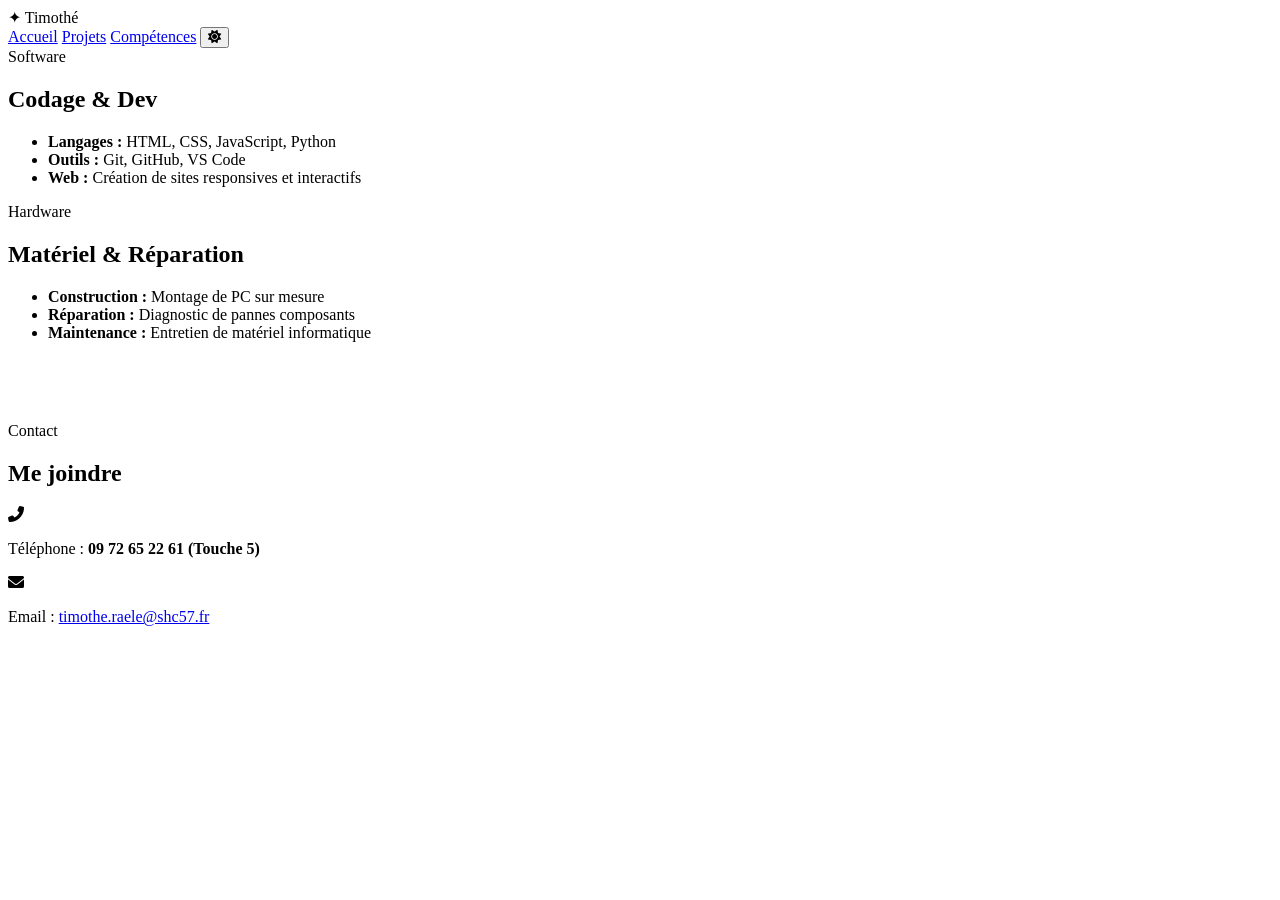
==== competences.html @ 4a5d1eb2 "Add competences.html with skills and contact info" ====
<!DOCTYPE html>
<html lang="fr">
<head>
    <meta charset="UTF-8">
    <meta name="viewport" content="width=device-width, initial-scale=1.0">
    <title>Compétences | Timothé R.</title>
    <link rel="stylesheet" href="style.css">
    <link rel="stylesheet" href="https://cdnjs.cloudflare.com/ajax/libs/font-awesome/6.0.0-beta3/css/all.min.css">
</head>
<body>
    <nav class="navbar">
        <div class="container nav-flex">
            <span class="logo">✦ Timothé</span>
            <div class="nav-links">
                <a href="index.html">Accueil</a>
                <a href="projets.html">Projets</a>
                <a href="competences.html" class="active">Compétences</a>
                <button id="themeToggle" class="theme-toggle-btn"><i class="fas fa-sun"></i></button>
            </div>
        </div>
    </nav>

    <main class="container section-padding">
        <div class="grid-2">
            <section>
                <span class="section-subtitle">Software</span>
                <h2>Codage & Dev</h2>
                <div class="skill-card">
                    <ul>
                        <li><strong>Langages :</strong> HTML, CSS, JavaScript, Python</li>
                        <li><strong>Outils :</strong> Git, GitHub, VS Code</li>
                        <li><strong>Web :</strong> Création de sites responsives et interactifs</li>
                    </ul>
                </div>
            </section>

            <section>
                <span class="section-subtitle">Hardware</span>
                <h2>Matériel & Réparation</h2>
                <div class="skill-card">
                    <ul>
                        <li><strong>Construction :</strong> Montage de PC sur mesure</li>
                        <li><strong>Réparation :</strong> Diagnostic de pannes composants</li>
                        <li><strong>Maintenance :</strong> Entretien de matériel informatique</li>
                    </ul>
                </div>
            </section>
        </div>

        <section id="contact" style="margin-top: 5rem;">
            <span class="section-subtitle">Contact</span>
            <h2>Me joindre</h2>
            <div class="contact-box">
                <div class="contact-item">
                    <i class="fas fa-phone-alt"></i>
                    <p>Téléphone : <strong>09 72 65 22 61 (Touche 5)</strong></p>
                </div>
                <div class="contact-item">
                    <i class="fas fa-envelope"></i>
                    <p>Email : <a href="mailto:timothe.raele@shc57.fr?subject=contact%20portfolio">timothe.raele@shc57.fr</a></p>
                </div>
            </div>
        </section>
    </main>

    <script src="script.js"></script>
</body>
</html>
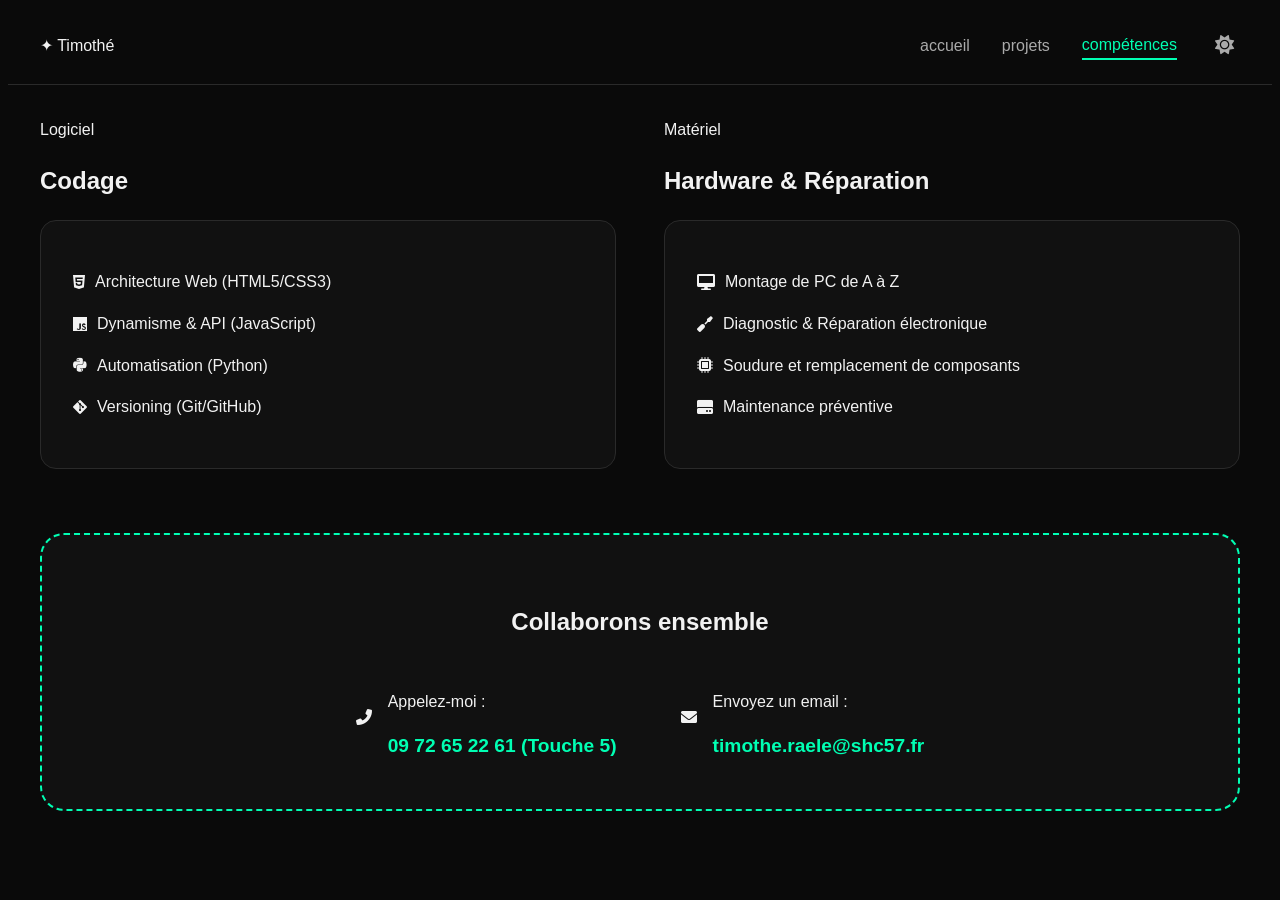
==== commit 8f70bad3: "1" ====
--- a/competences.html
+++ b/competences.html
@@ -12,9 +12,9 @@
         <div class="container nav-flex">
             <span class="logo">✦ Timothé</span>
             <div class="nav-links">
-                <a href="index.html">Accueil</a>
-                <a href="projets.html">Projets</a>
-                <a href="competences.html" class="active">Compétences</a>
+                <a href="index.html">accueil</a>
+                <a href="projets.html">projets</a>
+                <a href="competences.html" class="active">compétences</a>
                 <button id="themeToggle" class="theme-toggle-btn"><i class="fas fa-sun"></i></button>
             </div>
         </div>
@@ -22,42 +22,49 @@
 
     <main class="container section-padding">
         <div class="grid-2">
-            <section>
-                <span class="section-subtitle">Software</span>
-                <h2>Codage & Dev</h2>
+            <section class="fade-in">
+                <span class="section-subtitle">Logiciel</span>
+                <h2>Codage</h2>
                 <div class="skill-card">
-                    <ul>
-                        <li><strong>Langages :</strong> HTML, CSS, JavaScript, Python</li>
-                        <li><strong>Outils :</strong> Git, GitHub, VS Code</li>
-                        <li><strong>Web :</strong> Création de sites responsives et interactifs</li>
+                    <ul class="skill-list">
+                        <li><i class="fab fa-html5"></i> Architecture Web (HTML5/CSS3)</li>
+                        <li><i class="fab fa-js"></i> Dynamisme & API (JavaScript)</li>
+                        <li><i class="fab fa-python"></i> Automatisation (Python)</li>
+                        <li><i class="fab fa-git-alt"></i> Versioning (Git/GitHub)</li>
                     </ul>
                 </div>
             </section>
 
-            <section>
-                <span class="section-subtitle">Hardware</span>
-                <h2>Matériel & Réparation</h2>
+            <section class="fade-in" style="animation-delay: 0.2s;">
+                <span class="section-subtitle">Matériel</span>
+                <h2>Hardware & Réparation</h2>
                 <div class="skill-card">
-                    <ul>
-                        <li><strong>Construction :</strong> Montage de PC sur mesure</li>
-                        <li><strong>Réparation :</strong> Diagnostic de pannes composants</li>
-                        <li><strong>Maintenance :</strong> Entretien de matériel informatique</li>
+                    <ul class="skill-list">
+                        <li><i class="fas fa-desktop"></i> Montage de PC de A à Z</li>
+                        <li><i class="fas fa-screwdriver"></i> Diagnostic & Réparation électronique</li>
+                        <li><i class="fas fa-microchip"></i> Soudure et remplacement de composants</li>
+                        <li><i class="fas fa-hdd"></i> Maintenance préventive</li>
                     </ul>
                 </div>
             </section>
         </div>
 
-        <section id="contact" style="margin-top: 5rem;">
-            <span class="section-subtitle">Contact</span>
-            <h2>Me joindre</h2>
-            <div class="contact-box">
+        <section class="contact-box fade-in">
+            <h2>Collaborons ensemble</h2>
+            <div class="contact-details">
                 <div class="contact-item">
                     <i class="fas fa-phone-alt"></i>
-                    <p>Téléphone : <strong>09 72 65 22 61 (Touche 5)</strong></p>
+                    <div>
+                        <p>Appelez-moi :</p>
+                        <a href="tel:0972652261">09 72 65 22 61 (Touche 5)</a>
+                    </div>
                 </div>
                 <div class="contact-item">
                     <i class="fas fa-envelope"></i>
-                    <p>Email : <a href="mailto:timothe.raele@shc57.fr?subject=contact%20portfolio">timothe.raele@shc57.fr</a></p>
+                    <div>
+                        <p>Envoyez un email :</p>
+                        <a href="mailto:timothe.raele@shc57.fr?subject=contact%20portfolio">timothe.raele@shc57.fr</a>
+                    </div>
                 </div>
             </div>
         </section>
@@ -65,4 +72,4 @@
 
     <script src="script.js"></script>
 </body>
-</html>
+</html>
--- a/style.css
+++ b/style.css
@@ -0,0 +1,32 @@
+:root {
+  --bg: #0a0a0a; --surface: #111; --accent: #00ffb3;
+  --text-primary: #f2f2f2; --text-secondary: #aaa; --border: #2a2a2a;
+}
+body.light-mode {
+  --bg: #f8f9fa; --surface: #fff; --accent: #00b37e;
+  --text-primary: #1a1a1a; --text-secondary: #5f6368; --border: #e0e0e0;
+}
+body { background: var(--bg); color: var(--text-primary); font-family: 'Inter', sans-serif; line-height: 1.6; transition: 0.3s; }
+.container { max-width: 1200px; margin: 0 auto; padding: 0 2rem; }
+.navbar { padding: 1.5rem 0; border-bottom: 1px solid var(--border); margin-bottom: 2rem; }
+.nav-flex { display: flex; justify-content: space-between; align-items: center; }
+.nav-links { display: flex; gap: 2rem; align-items: center; }
+.nav-links a { text-decoration: none; color: var(--text-secondary); font-weight: 500; text-transform: lowercase; }
+.nav-links a.active { color: var(--accent); border-bottom: 2px solid var(--accent); }
+.hero { padding: 4rem 0; }
+.stats-container { display: flex; gap: 2rem; background: var(--surface); padding: 2rem; border-radius: 1.5rem; border: 1px solid var(--border); margin: 2rem 0; }
+.stat-icon { font-size: 2rem; color: var(--accent); }
+.btn-primary { background: var(--accent); color: #000; padding: 0.8rem 1.5rem; border-radius: 0.5rem; text-decoration: none; font-weight: bold; }
+.grid-2 { display: grid; grid-template-columns: 1fr 1fr; gap: 3rem; margin-top: 2rem; }
+.skill-card { background: var(--surface); padding: 2rem; border-radius: 1rem; border: 1px solid var(--border); }
+.skill-list { list-style: none; padding: 0; }
+.skill-list li { margin-bottom: 1rem; display: flex; align-items: center; gap: 10px; }
+.contact-box { background: var(--surface); padding: 3rem; border-radius: 1.5rem; border: 2px dashed var(--accent); margin-top: 4rem; text-align: center; }
+.contact-details { display: flex; justify-content: center; gap: 4rem; margin-top: 2rem; flex-wrap: wrap; }
+.contact-item { display: flex; align-items: center; gap: 1rem; text-align: left; }
+.contact-item a { color: var(--accent); font-weight: bold; text-decoration: none; font-size: 1.2rem; }
+.projects-grid { display: grid; grid-template-columns: repeat(auto-fill, minmax(300px, 1fr)); gap: 1.5rem; }
+.project-card { background: var(--surface); border: 1px solid var(--border); padding: 1.5rem; border-radius: 1rem; }
+.theme-toggle-btn { background: none; border: none; color: var(--text-secondary); cursor: pointer; font-size: 1.2rem; }
+
+@media (max-width: 768px) { .grid-2 { grid-template-columns: 1fr; } .contact-details { gap: 2rem; } }
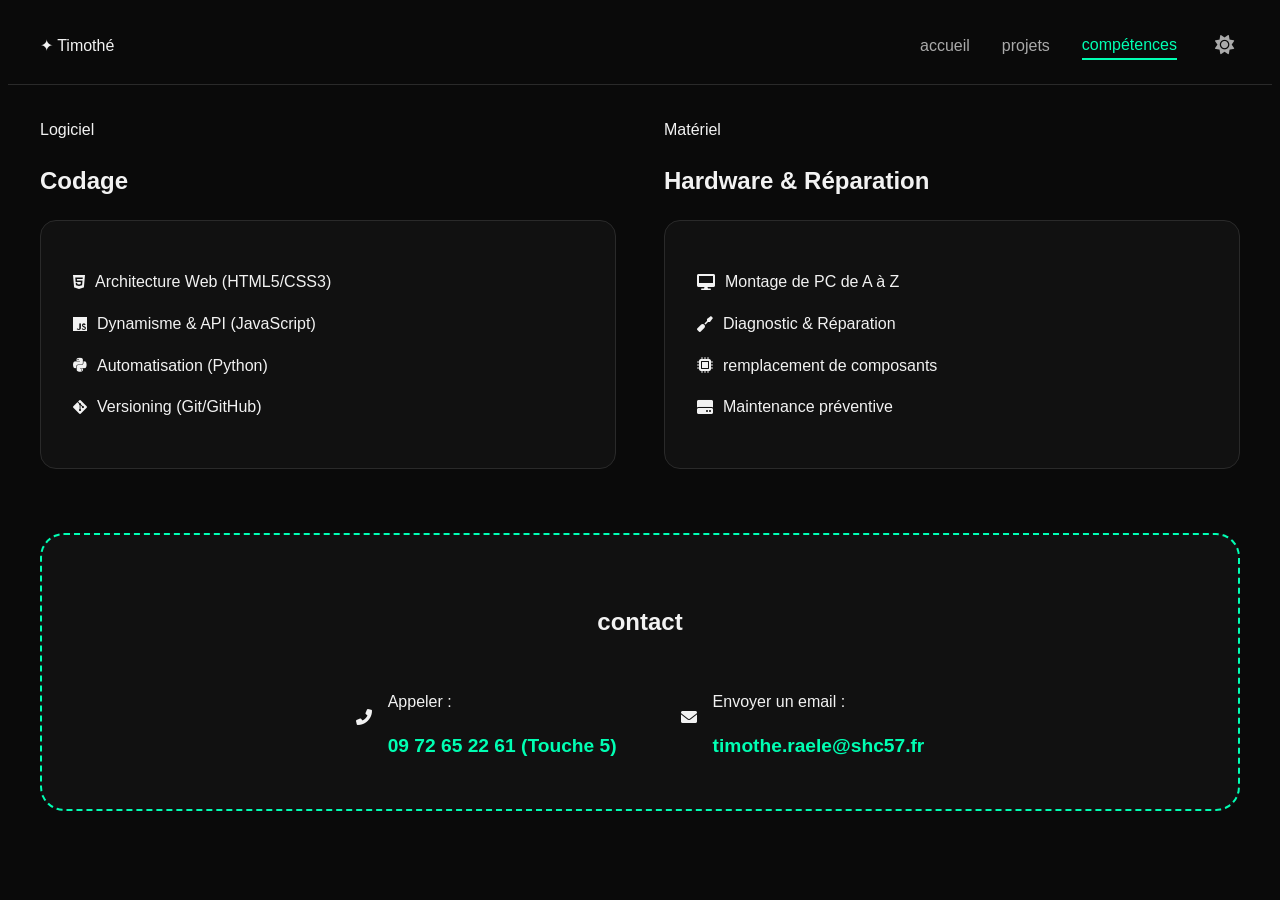
==== commit 1c8a71b7: "1" ====
--- a/competences.html
+++ b/competences.html
@@ -41,8 +41,8 @@
                 <div class="skill-card">
                     <ul class="skill-list">
                         <li><i class="fas fa-desktop"></i> Montage de PC de A à Z</li>
-                        <li><i class="fas fa-screwdriver"></i> Diagnostic & Réparation électronique</li>
-                        <li><i class="fas fa-microchip"></i> Soudure et remplacement de composants</li>
+                        <li><i class="fas fa-screwdriver"></i> Diagnostic & Réparation</li>
+                        <li><i class="fas fa-microchip"></i> remplacement de composants</li>
                         <li><i class="fas fa-hdd"></i> Maintenance préventive</li>
                     </ul>
                 </div>
@@ -50,19 +50,19 @@
         </div>
 
         <section class="contact-box fade-in">
-            <h2>Collaborons ensemble</h2>
+            <h2>contact</h2>
             <div class="contact-details">
                 <div class="contact-item">
                     <i class="fas fa-phone-alt"></i>
                     <div>
-                        <p>Appelez-moi :</p>
+                        <p>Appeler :</p>
                         <a href="tel:0972652261">09 72 65 22 61 (Touche 5)</a>
                     </div>
                 </div>
                 <div class="contact-item">
                     <i class="fas fa-envelope"></i>
                     <div>
-                        <p>Envoyez un email :</p>
+                        <p>Envoyer un email :</p>
                         <a href="mailto:timothe.raele@shc57.fr?subject=contact%20portfolio">timothe.raele@shc57.fr</a>
                     </div>
                 </div>
